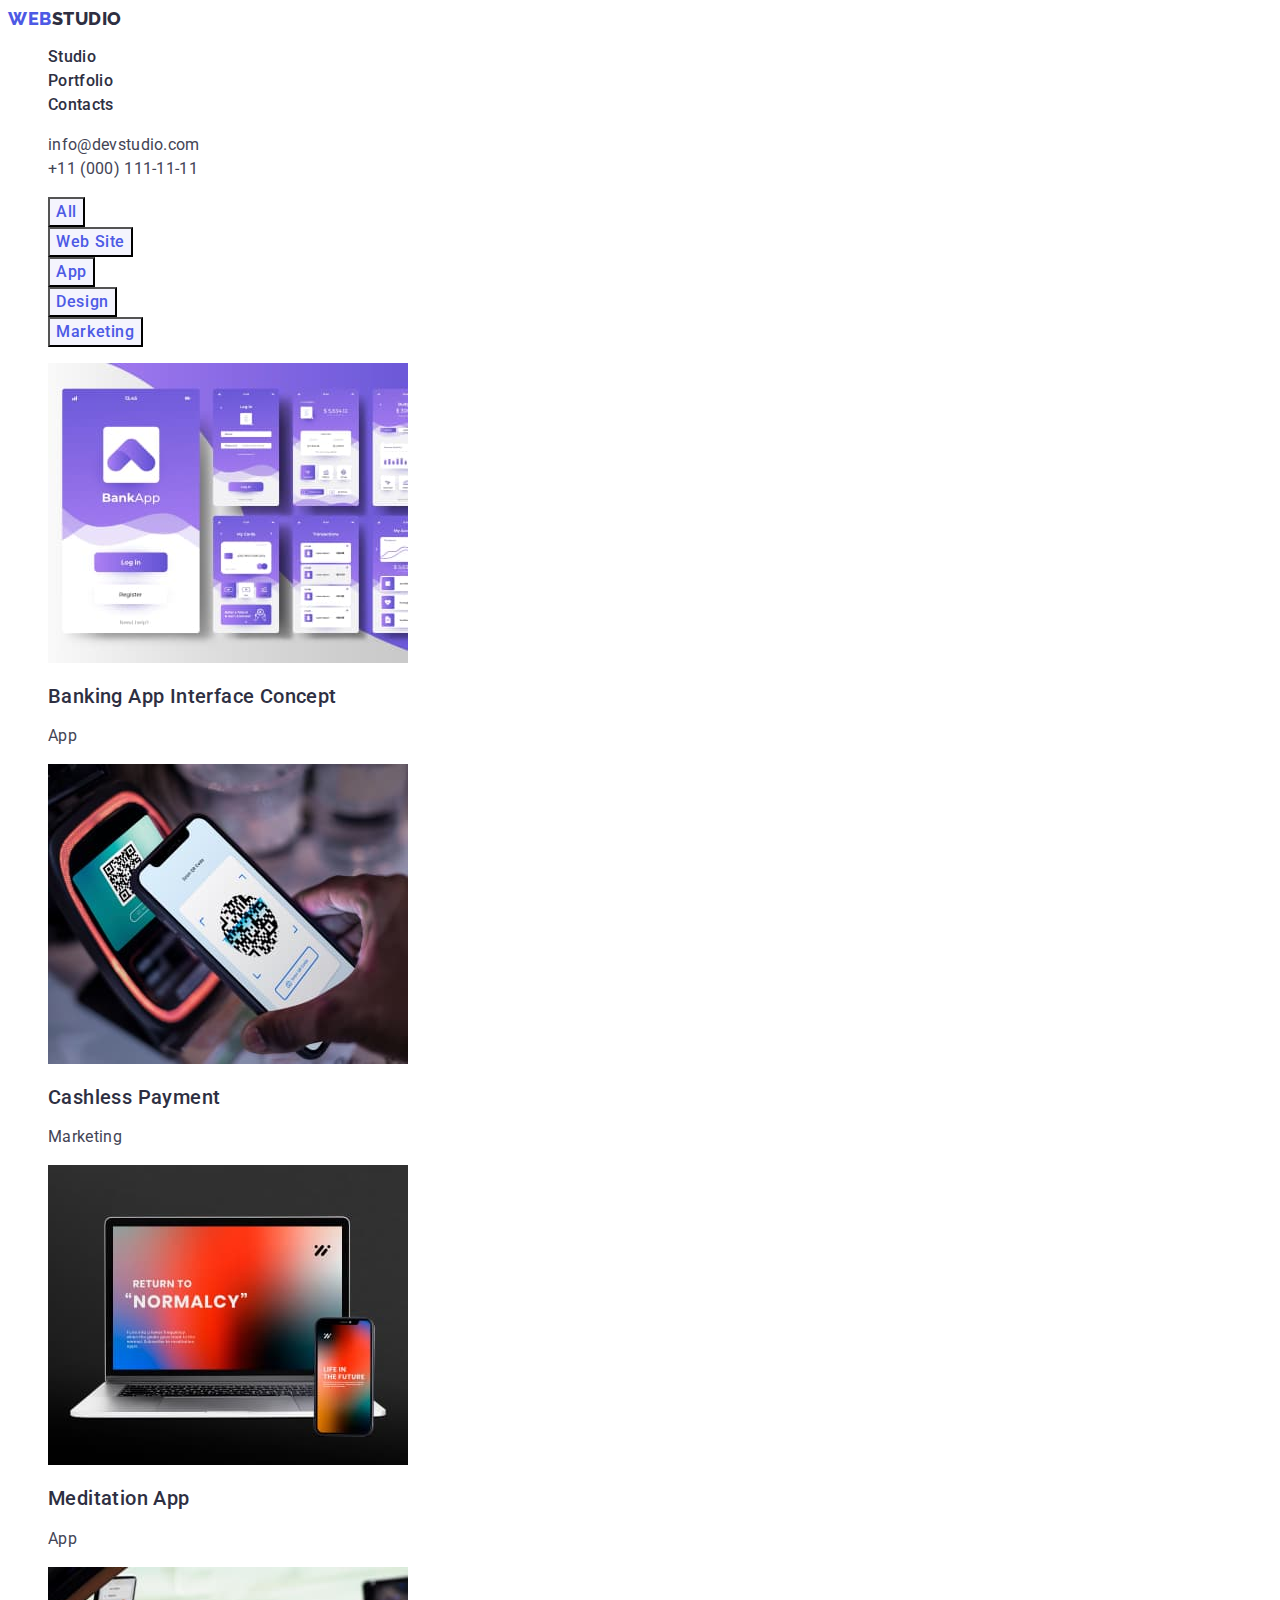
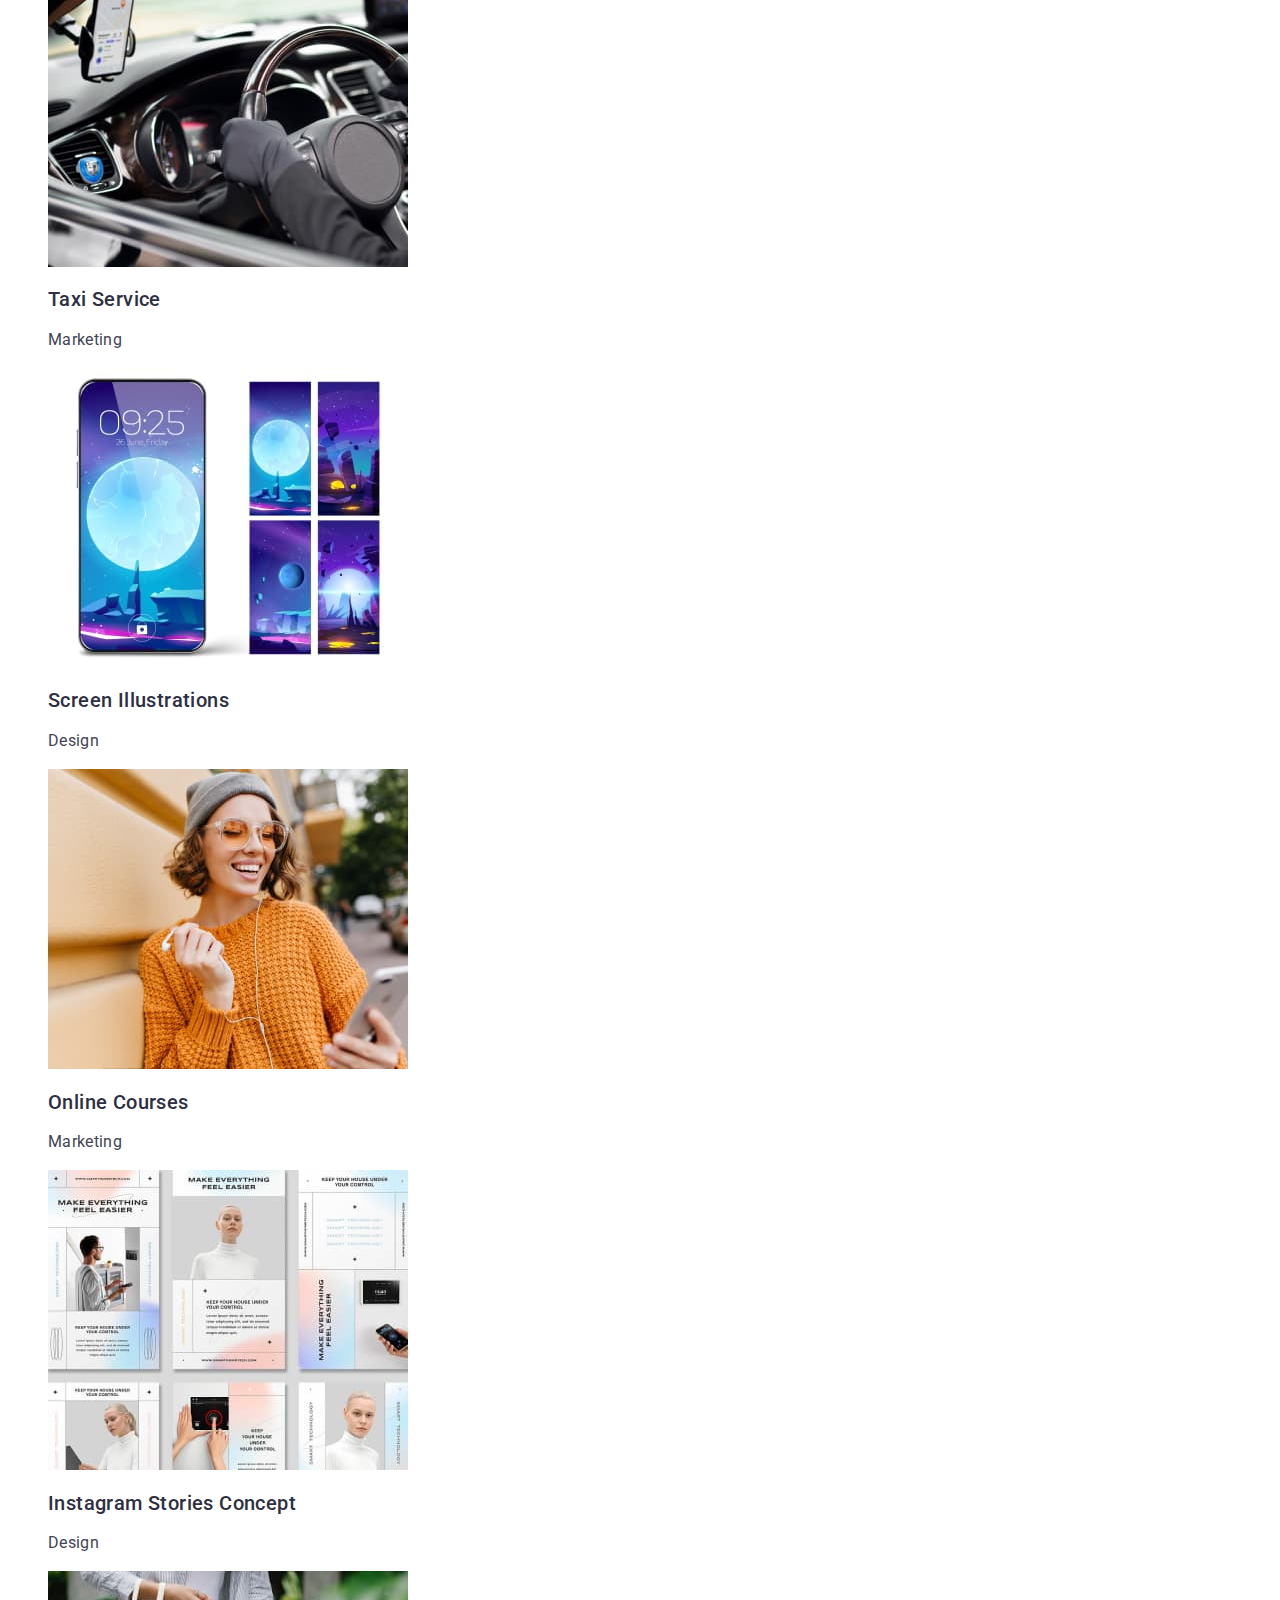
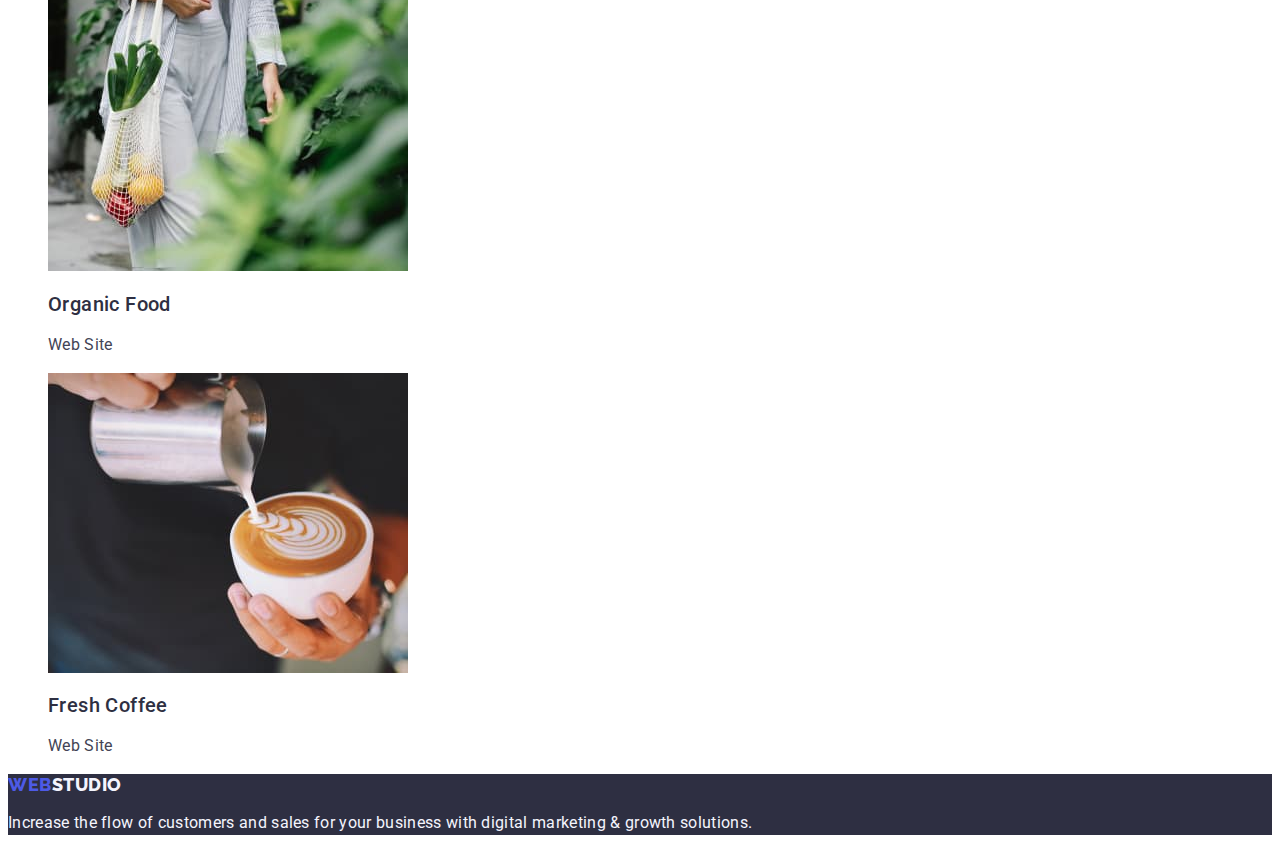
==== portfolio.html @ 83c0170c "Initial commit" ====
<!DOCTYPE html>
<html lang="en">
  <head>
    <meta charset="UTF-8" />
    <meta name="viewport" content="width=device-width, initial-scale=1.0" />
    <title>Document</title>
    <link rel="preconnect" href="https://fonts.googleapis.com" />
    <link rel="preconnect" href="https://fonts.gstatic.com" crossorigin />
    <link
      href="https://fonts.googleapis.com/css2?family=Raleway:wght@800&family=Roboto:wght@400;500;700;900&display=swap"
      rel="stylesheet"
    />
    <link rel="stylesheet" href="./css/styles.css" />
  </head>
  <body>
    <!-- Header -->
    <header class="header">
      <nav class="page-nav">
        <a class="link logo" href="./index.html"
          >Web<span class="decor">Studio</span></a
        >
        <ul class="menu list">
          <li class="menu-item">
            <a class="menu-link link" href="./index.html">Studio</a>
          </li>
          <li class="menu-item">
            <a class="menu-link link" href="./portfolio.html">Portfolio</a>
          </li>
          <li class="menu-item">
            <a class="menu-link link" href="">Contacts</a>
          </li>
        </ul>
      </nav>
      <address class="contacts">
        <ul class="contacts list">
          <li class="contacts-item">
            <a class="contacts-link link" href="mailto:info@devstudio.com"
              >info@devstudio.com</a
            >
          </li>
          <li class="contacts-item">
            <a class="contacts-link link" href="tel:+110001111111"
              >+11 (000) 111-11-11</a
            >
          </li>
        </ul>
      </address>
    </header>

    <main>
      <section class="portfolio">
        <h1 hidden>Portfolio</h1>
        <ul class="list">
          <li>
            <button class="button" type="button">All</button>
          </li>
          <li>
            <button class="button" type="button">Web Site</button>
          </li>
          <li>
            <button class="button" type="button">App</button>
          </li>
          <li>
            <button class="button" type="button">Design</button>
          </li>
          <li>
            <button class="button" type="button">Marketing</button>
          </li>
        </ul>
        <ul class="list">
          <li>
            <a class="link" href="">
              <img
                src="./images/portfolio/bank-app.jpg"
                alt="Banking App Interface"
                width="360"
                height="300"
              />
              <h2 class="title">Banking App Interface Concept</h2>
              <p class="subtitle">App</p>
            </a>
          </li>
          <li>
            <a class="link" href="">
              <img
                src="./images/portfolio/phone.jpg"
                alt="Cashless Payment"
                width="360"
                height="300"
              />
              <h2 class="title">Cashless Payment</h2>
              <p class="subtitle">Marketing</p>
            </a>
          </li>
          <li>
            <a class="link" href="">
              <img
                src="./images/portfolio/laptop-phone.jpg"
                alt=">Meditation App"
                width="360"
                height="300"
              />
              <h2 class="title">Meditation App</h2>
              <p class="subtitle">App</p>
            </a>
          </li>
          <li>
            <a class="link" href="">
              <img
                src="./images/portfolio/car.jpg"
                alt="Taxi Service"
                width="360"
                height="300"
              />
              <h2 class="title">Taxi Service</h2>
              <p class="subtitle">Marketing</p>
            </a>
          </li>
          <li>
            <a class="link" href="">
              <img
                src="./images/portfolio/phone-screen.jpg"
                alt="Screen Illustrations"
                width="360"
                height="300"
              />
              <h2 class="title">Screen Illustrations</h2>
              <p class="subtitle">Design</p>
            </a>
          </li>
          <li>
            <a class="link" href="">
              <img
                src="./images/portfolio/girl.jpg"
                alt="Online Courses"
                width="360"
                height="300"
              />
              <h2 class="title">Online Courses</h2>
              <p class="subtitle">Marketing</p>
            </a>
          </li>
          <li>
            <a class="link" href="">
              <img
                src="./images/portfolio/everything.jpg"
                alt="Instagram Stories"
                width="360"
                height="300"
              />
              <h2 class="title">Instagram Stories Concept</h2>
              <p class="subtitle">Design</p>
            </a>
          </li>
          <li>
            <a class="link" href="">
              <img
                src="./images/portfolio/organic-food.jpg"
                alt="Organic Food"
                width="360"
                height="300"
              />
              <h2 class="title">Organic Food</h2>
              <p class="subtitle">Web Site</p>
            </a>
          </li>
          <li>
            <a class="link" href="">
              <img
                src="./images/portfolio/coffee.jpg"
                alt="coffee"
                width="360"
                height="300"
              />
              <h2 class="title">Fresh Coffee</h2>
              <p class="subtitle">Web Site</p>
            </a>
          </li>
        </ul>
      </section>
      <!--  -->
    </main>

    <!-- Footer -->

    <footer class="footer">
      <a class="link logo logo-footer" href="./index.html"
        >Web<span class="decor">Studio</span></a
      >
      <p class="footer-description subtitle">
        Increase the flow of customers and sales for your business with digital
        marketing & growth solutions.
      </p>
    </footer>
  </body>
</html>
---- css/styles.css ----
:root {
    --iris: #4D5AE5;
    --ocean: #404BBF;
    --navy-blue: #2E2F42;
    --slate: #434455;
    --white: #FFFFFF;
    --cloud: #F4F4FD;


}

.list {
    list-style: none;
}

.link {
    text-decoration: none;
}

body {
    font-family: 'Roboto', sans-serif;
    color: var(--slate);
    background-color: var(--white)
}

/* =====================  Common components  ================ */

.button {
    font-family: inherit;
    font-style: normal;
    font-weight: 500;
    font-size: 16px;
    line-height: 1.5;
    letter-spacing: 0.04em;
    color: var(--iris);
    background-color: var(--cloud);
    cursor: pointer;
}

.button:hover,
.button:focus {
    background-color: var(--ocean);
    color: var(--white);
}

.title {
    font-weight: 500;
    font-size: 20px;
    line-height: 1.2;
    letter-spacing: 0.02em;
    color: var(--navy-blue);
}

.subtitle,
.description {
    font-size: 16px;
    line-height: 1.5;
    letter-spacing: 0.02em;
    color: var(--slate)
}

.section-title {
    font-weight: 700;
    font-size: 36px;
    line-height: 1.11;
    letter-spacing: 0.02em;
    text-align: center;
    text-transform: capitalize;
    color: var(--navy-blue);

}

/* ======================  Header ===========================*/

.logo {
    font-family: 'Raleway', sans-serif;
    font-weight: 800;
    font-size: 18px;
    line-height: 1.17;
    letter-spacing: 0.03em;
    text-transform: uppercase;
    color: var(--iris)
}

.decor {
    color: var(--navy-blue);
}

.menu-link {
    font-style: normal;
    font-weight: 500;
    font-size: 16px;
    line-height: 1.5;
    letter-spacing: 0.02em;
    color: var(--navy-blue);
}

.menu-link:hover,
.menu-link:focus {
    color: var(--ocean)
}


.contacts {
    font-style: normal;
}

.contacts-link {
    font-size: 16px;
    line-height: 1.5;
    letter-spacing: 0.02em;
    color: var(--slate);
}

.contacts-link:hover,
.contacts-link:focus {
    color: var(--ocean)
}

/* ======================  Hero ===================== */
.hero {
    background-color: var(--navy-blue);
}

.hero-title {
    font-weight: 700;
    font-size: 56px;
    line-height: 1.07;
    letter-spacing: 0.02em;
    text-align: center;
    color: var(--white);
}

.hero-button {
    background-color: var(--iris);
    color: var(--white);
}


/* =======================  Advantages  ===================== */

/* ======================  Team  =========================== */
.team {
    background-color: var(--cloud);
}

.team-item {
    background-color: var(--white);
}

/* =======================  Work  ========================== */

/* ======================  Footer  ============================= */
.footer {
    background-color: var(--navy-blue);
}

.footer-description {
    color: var(--cloud);
}

.logo-footer .decor {
    color: var(--cloud);
}

/* ======================= Portfolio ========================== */
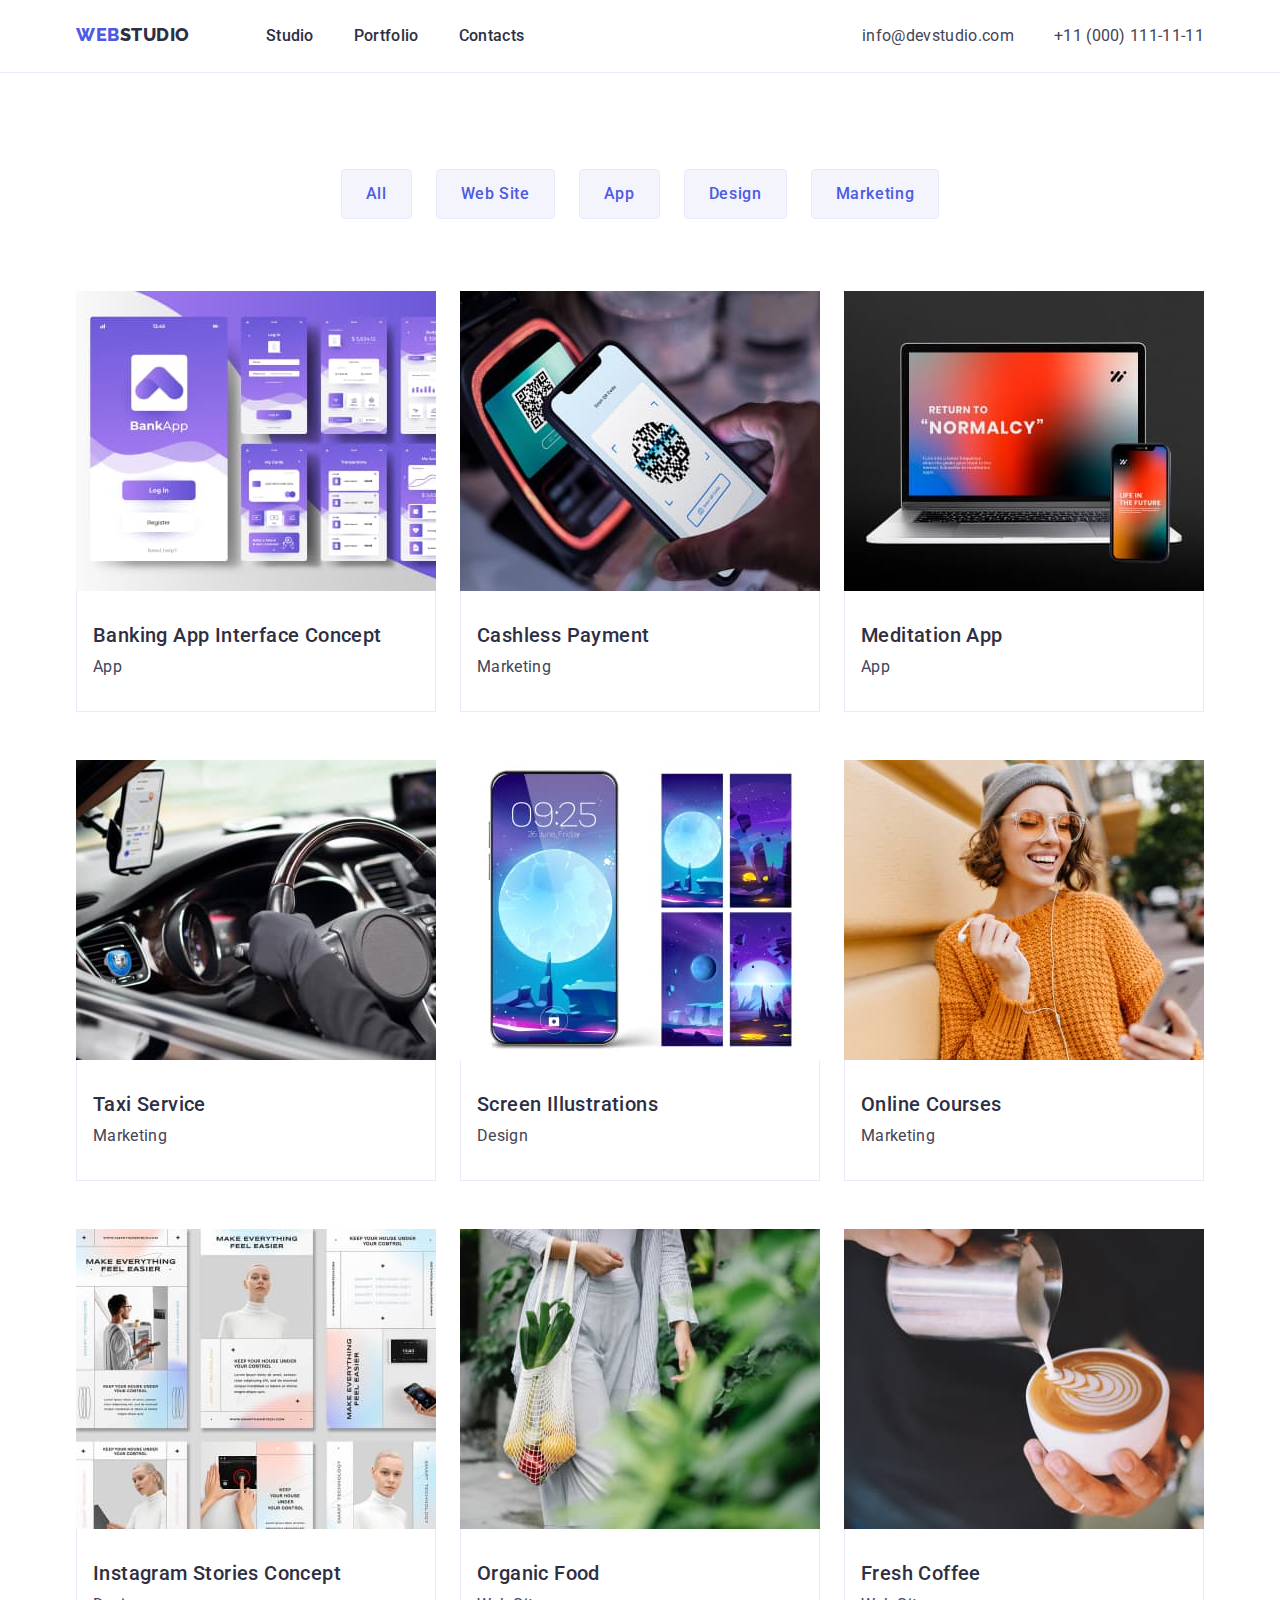
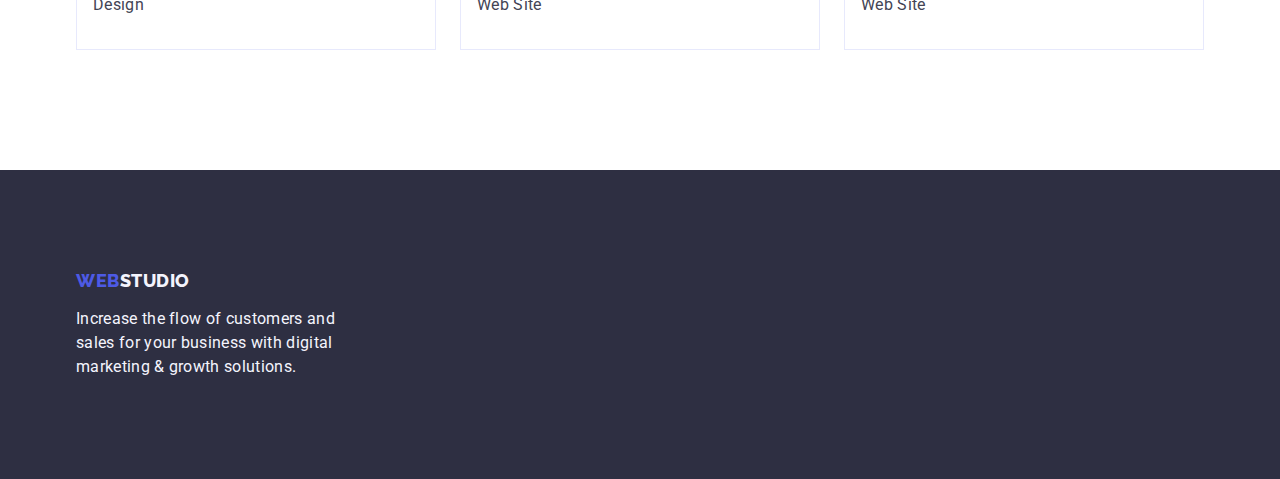
==== commit 64564d68: "added geometry" ====
--- a/portfolio.html
+++ b/portfolio.html
@@ -10,187 +10,226 @@
       href="https://fonts.googleapis.com/css2?family=Raleway:wght@800&family=Roboto:wght@400;500;700;900&display=swap"
       rel="stylesheet"
     />
+    <link
+      rel="stylesheet"
+      href="https://cdn.jsdelivr.net/npm/modern-normalize@2.0.0/modern-normalize.min.css"
+    />
     <link rel="stylesheet" href="./css/styles.css" />
   </head>
   <body>
-    <!-- Header -->
+    <!-- Start  Header -->
+
     <header class="header">
-      <nav class="page-nav">
-        <a class="link logo" href="./index.html"
-          >Web<span class="decor">Studio</span></a
-        >
-        <ul class="menu list">
-          <li class="menu-item">
-            <a class="menu-link link" href="./index.html">Studio</a>
-          </li>
-          <li class="menu-item">
-            <a class="menu-link link" href="./portfolio.html">Portfolio</a>
-          </li>
-          <li class="menu-item">
-            <a class="menu-link link" href="">Contacts</a>
-          </li>
-        </ul>
-      </nav>
-      <address class="contacts">
-        <ul class="contacts list">
-          <li class="contacts-item">
-            <a class="contacts-link link" href="mailto:info@devstudio.com"
-              >info@devstudio.com</a
-            >
-          </li>
-          <li class="contacts-item">
-            <a class="contacts-link link" href="tel:+110001111111"
-              >+11 (000) 111-11-11</a
-            >
-          </li>
-        </ul>
-      </address>
+      <div class="container flex-container">
+        <nav class="page-nav">
+          <a class="link logo" href="./index.html"
+            >Web<span class="decor">Studio</span></a
+          >
+          <ul class="menu list">
+            <li class="menu-item">
+              <a class="menu-link link" href="./index.html">Studio</a>
+            </li>
+            <li class="menu-item">
+              <a class="menu-link link" href="./portfolio.html">Portfolio</a>
+            </li>
+            <li class="menu-item">
+              <a class="menu-link link" href="">Contacts</a>
+            </li>
+          </ul>
+        </nav>
+        <address class="contacts">
+          <ul class="contacts list">
+            <li class="contacts-item">
+              <a class="contacts-link link" href="mailto:info@devstudio.com"
+                >info@devstudio.com</a
+              >
+            </li>
+            <li class="contacts-item">
+              <a class="contacts-link link" href="tel:+110001111111"
+                >+11 (000) 111-11-11</a
+              >
+            </li>
+          </ul>
+        </address>
+      </div>
     </header>
 
+    <!-- End  Header -->
+
     <main>
-      <section class="portfolio">
-        <h1 hidden>Portfolio</h1>
-        <ul class="list">
-          <li>
-            <button class="button" type="button">All</button>
-          </li>
-          <li>
-            <button class="button" type="button">Web Site</button>
-          </li>
-          <li>
-            <button class="button" type="button">App</button>
-          </li>
-          <li>
-            <button class="button" type="button">Design</button>
-          </li>
-          <li>
-            <button class="button" type="button">Marketing</button>
-          </li>
-        </ul>
-        <ul class="list">
-          <li>
-            <a class="link" href="">
-              <img
-                src="./images/portfolio/bank-app.jpg"
-                alt="Banking App Interface"
-                width="360"
-                height="300"
-              />
-              <h2 class="title">Banking App Interface Concept</h2>
-              <p class="subtitle">App</p>
-            </a>
-          </li>
-          <li>
-            <a class="link" href="">
-              <img
-                src="./images/portfolio/phone.jpg"
-                alt="Cashless Payment"
-                width="360"
-                height="300"
-              />
-              <h2 class="title">Cashless Payment</h2>
-              <p class="subtitle">Marketing</p>
-            </a>
-          </li>
-          <li>
-            <a class="link" href="">
-              <img
-                src="./images/portfolio/laptop-phone.jpg"
-                alt=">Meditation App"
-                width="360"
-                height="300"
-              />
-              <h2 class="title">Meditation App</h2>
-              <p class="subtitle">App</p>
-            </a>
-          </li>
-          <li>
-            <a class="link" href="">
-              <img
-                src="./images/portfolio/car.jpg"
-                alt="Taxi Service"
-                width="360"
-                height="300"
-              />
-              <h2 class="title">Taxi Service</h2>
-              <p class="subtitle">Marketing</p>
-            </a>
-          </li>
-          <li>
-            <a class="link" href="">
-              <img
-                src="./images/portfolio/phone-screen.jpg"
-                alt="Screen Illustrations"
-                width="360"
-                height="300"
-              />
-              <h2 class="title">Screen Illustrations</h2>
-              <p class="subtitle">Design</p>
-            </a>
-          </li>
-          <li>
-            <a class="link" href="">
-              <img
-                src="./images/portfolio/girl.jpg"
-                alt="Online Courses"
-                width="360"
-                height="300"
-              />
-              <h2 class="title">Online Courses</h2>
-              <p class="subtitle">Marketing</p>
-            </a>
-          </li>
-          <li>
-            <a class="link" href="">
-              <img
-                src="./images/portfolio/everything.jpg"
-                alt="Instagram Stories"
-                width="360"
-                height="300"
-              />
-              <h2 class="title">Instagram Stories Concept</h2>
-              <p class="subtitle">Design</p>
-            </a>
-          </li>
-          <li>
-            <a class="link" href="">
-              <img
-                src="./images/portfolio/organic-food.jpg"
-                alt="Organic Food"
-                width="360"
-                height="300"
-              />
-              <h2 class="title">Organic Food</h2>
-              <p class="subtitle">Web Site</p>
-            </a>
-          </li>
-          <li>
-            <a class="link" href="">
-              <img
-                src="./images/portfolio/coffee.jpg"
-                alt="coffee"
-                width="360"
-                height="300"
-              />
-              <h2 class="title">Fresh Coffee</h2>
-              <p class="subtitle">Web Site</p>
-            </a>
-          </li>
-        </ul>
+      <!-- Start Portfolio -->
+
+      <section class="portfolio section">
+        <div class="container">
+          <h1 hidden>Portfolio</h1>
+          <ul class="portfolio-filter list">
+            <li>
+              <button class="button" type="button">All</button>
+            </li>
+            <li>
+              <button class="button" type="button">Web Site</button>
+            </li>
+            <li>
+              <button class="button" type="button">App</button>
+            </li>
+            <li>
+              <button class="button" type="button">Design</button>
+            </li>
+            <li>
+              <button class="button" type="button">Marketing</button>
+            </li>
+          </ul>
+          <ul class="portfolio-list list">
+            <li class="portfolio-item">
+              <a class="link" href="">
+                <img
+                  src="./images/portfolio/bank-app.jpg"
+                  alt="Banking App Interface"
+                  width="360"
+                  height="300"
+                />
+                <div class="portfolio-item-content">
+                  <h2 class="title">Banking App Interface Concept</h2>
+                  <p class="subtitle">App</p>
+                </div>
+              </a>
+            </li>
+            <li class="portfolio-item">
+              <a class="link" href="">
+                <img
+                  src="./images/portfolio/phone.jpg"
+                  alt="Cashless Payment"
+                  width="360"
+                  height="300"
+                />
+                <div class="portfolio-item-content">
+                  <h2 class="title">Cashless Payment</h2>
+                  <p class="subtitle">Marketing</p>
+                </div>
+              </a>
+            </li>
+            <li class="portfolio-item">
+              <a class="link" href="">
+                <img
+                  src="./images/portfolio/laptop-phone.jpg"
+                  alt=">Meditation App"
+                  width="360"
+                  height="300"
+                />
+                <div class="portfolio-item-content">
+                  <h2 class="title">Meditation App</h2>
+                  <p class="subtitle">App</p>
+                </div>
+              </a>
+            </li>
+            <li class="portfolio-item">
+              <a class="link" href="">
+                <img
+                  src="./images/portfolio/car.jpg"
+                  alt="Taxi Service"
+                  width="360"
+                  height="300"
+                />
+                <div class="portfolio-item-content">
+                  <h2 class="title">Taxi Service</h2>
+                  <p class="subtitle">Marketing</p>
+                </div>
+              </a>
+            </li>
+            <li class="portfolio-item">
+              <a class="link" href="">
+                <img
+                  src="./images/portfolio/phone-screen.jpg"
+                  alt="Screen Illustrations"
+                  width="360"
+                  height="300"
+                />
+                <div class="portfolio-item-content">
+                  <h2 class="title">Screen Illustrations</h2>
+                  <p class="subtitle">Design</p>
+                </div>
+              </a>
+            </li>
+
+            <li class="portfolio-item">
+              <a class="link" href="">
+                <img
+                  src="./images/portfolio/girl.jpg"
+                  alt="Online Courses"
+                  width="360"
+                  height="300"
+                />
+                <div class="portfolio-item-content">
+                  <h2 class="title">Online Courses</h2>
+                  <p class="subtitle">Marketing</p>
+                </div>
+              </a>
+            </li>
+            <li class="portfolio-item">
+              <a class="link" href="">
+                <img
+                  src="./images/portfolio/everything.jpg"
+                  alt="Instagram Stories"
+                  width="360"
+                  height="300"
+                />
+                <div class="portfolio-item-content">
+                  <h2 class="title">Instagram Stories Concept</h2>
+                  <p class="subtitle">Design</p>
+                </div>
+              </a>
+            </li>
+            <li class="portfolio-item">
+              <a class="link" href="">
+                <img
+                  src="./images/portfolio/organic-food.jpg"
+                  alt="Organic Food"
+                  width="360"
+                  height="300"
+                />
+                <div class="portfolio-item-content">
+                  <h2 class="title">Organic Food</h2>
+                  <p class="subtitle">Web Site</p>
+                </div>
+              </a>
+            </li>
+            <li class="portfolio-item">
+              <a class="link" href="">
+                <img
+                  src="./images/portfolio/coffee.jpg"
+                  alt="coffee"
+                  width="360"
+                  height="300"
+                />
+                <div class="portfolio-item-content">
+                  <h2 class="title">Fresh Coffee</h2>
+                  <p class="subtitle">Web Site</p>
+                </div>
+              </a>
+            </li>
+          </ul>
+        </div>
       </section>
-      <!--  -->
+
+      <!-- End Portfolio -->
     </main>
 
-    <!-- Footer -->
+    <!-- Start Footer -->
 
     <footer class="footer">
-      <a class="link logo logo-footer" href="./index.html"
-        >Web<span class="decor">Studio</span></a
-      >
-      <p class="footer-description subtitle">
-        Increase the flow of customers and sales for your business with digital
-        marketing & growth solutions.
-      </p>
+      <div class="container">
+        <div class="footer-content">
+          <a class="link logo logo-footer" href="./index.html"
+            >Web<span class="decor">Studio</span>
+          </a>
+          <p class="footer-description description">
+            Increase the flow of customers and sales for your business with
+            digital marketing & growth solutions.
+          </p>
+        </div>
+      </div>
     </footer>
+
+    <!-- End Footer -->
   </body>
 </html>
--- a/css/styles.css
+++ b/css/styles.css
@@ -5,8 +5,22 @@
     --slate: #434455;
     --white: #FFFFFF;
     --cloud: #F4F4FD;
-
-
+    --cornflower: #E7E9FC
+}
+
+h1, h2, h3, h4, h5, h6, p {
+    margin-top: 0;
+    margin-bottom: 0;
+}
+
+ul {
+    margin-top: 0;
+    margin-bottom: 0;
+    padding-left: 0;
+}
+
+img {
+    display: block;
 }
 
 .list {
@@ -23,7 +37,19 @@
     background-color: var(--white)
 }
 
-/* =====================  Common components  ================ */
+/* ===================== Start Common components  ============ */
+.container {
+    width: 1158px;
+    padding-left: 15px;
+    padding-right: 15px;
+    margin-left: auto;
+    margin-right: auto;
+}
+
+.section {
+    padding-top: 120px;
+    padding-bottom: 120px;
+}
 
 .button {
     font-family: inherit;
@@ -35,6 +61,7 @@
     color: var(--iris);
     background-color: var(--cloud);
     cursor: pointer;
+    border-radius: 4px;
 }
 
 .button:hover,
@@ -49,6 +76,8 @@
     line-height: 1.2;
     letter-spacing: 0.02em;
     color: var(--navy-blue);
+
+    margin-bottom: 8px;
 }
 
 .subtitle,
@@ -68,9 +97,24 @@
     text-transform: capitalize;
     color: var(--navy-blue);
 
-}
-
-/* ======================  Header ===========================*/
+    margin-bottom: 72px;
+
+}
+
+/* ===================== End Common components  ============= */
+
+/* ====================== Start Header =======================*/
+.header {
+    padding-top: 24px;
+    padding-bottom: 24px;
+    border-bottom: 1px solid var(--cornflower);
+}
+
+.flex-container {
+    display: flex;
+    justify-content: space-between;
+    align-items: center;
+}
 
 .logo {
     font-family: 'Raleway', sans-serif;
@@ -79,11 +123,26 @@
     line-height: 1.17;
     letter-spacing: 0.03em;
     text-transform: uppercase;
-    color: var(--iris)
+    color: var(--iris);
+
+    margin-right: 76px;
 }
 
 .decor {
     color: var(--navy-blue);
+}
+
+.page-nav {
+    display: flex;
+}
+
+.menu {
+    display: flex;
+
+}
+
+.menu-item:not(:last-child) {
+    margin-right: 40px;
 }
 
 .menu-link {
@@ -97,12 +156,18 @@
 
 .menu-link:hover,
 .menu-link:focus {
-    color: var(--ocean)
+    color: var(--ocean);
 }
 
 
 .contacts {
     font-style: normal;
+
+    display: flex;
+}
+
+.contacts-item:not(:last-child) {
+    margin-right: 40px;
 }
 
 .contacts-link {
@@ -114,53 +179,162 @@
 
 .contacts-link:hover,
 .contacts-link:focus {
-    color: var(--ocean)
-}
-
-/* ======================  Hero ===================== */
+    color: var(--ocean);
+}
+
+/* ====================== End Header =======================*/
+
+/* ====================== Start Hero ===================== */
 .hero {
     background-color: var(--navy-blue);
+    text-align: center;
 }
 
 .hero-title {
+    width: 496px;
+    margin-left: auto;
+    margin-right: auto;
+    margin-bottom: 48px;
+
     font-weight: 700;
     font-size: 56px;
     line-height: 1.07;
     letter-spacing: 0.02em;
-    text-align: center;
     color: var(--white);
 }
 
 .hero-button {
     background-color: var(--iris);
     color: var(--white);
-}
-
-
-/* =======================  Advantages  ===================== */
-
-/* ======================  Team  =========================== */
+
+    padding: 16px 32px;
+
+}
+
+/* ====================== End Hero ===================== */
+
+
+/* =====================  Start Advantages  ================= */
+.advantages-list {
+    display: flex;
+    flex-wrap: wrap;
+    gap: 24px;
+}
+
+.advantages-item {
+    width: calc((100% - 72px)/4);
+}
+
+/* =======================  End Advantages  ================= */
+.advantages {
+    padding-bottom: 60px;
+}
+
+
+/* ======================= Start Work  ======================= */
+.work {
+    padding-top: 60px;
+}
+
+.work-list {
+    display: flex;
+    flex-wrap: wrap;
+    gap: 24px
+}
+
+.work-item {
+    width: calc((100% - 48px)/3);
+}
+
+
+/* ======================= End  Work  ======================= */
+
+/* ====================== Start Team  ======================== */
 .team {
     background-color: var(--cloud);
 }
 
+.team-list {
+    display: flex;
+    flex-wrap: wrap;
+    gap: 24px
+}
+
 .team-item {
     background-color: var(--white);
-}
-
-/* =======================  Work  ========================== */
-
-/* ======================  Footer  ============================= */
+    border-radius: 0px 0px 4px 4px;
+    width: calc((100% - 72px)/4);
+}
+
+.team-content {
+    padding: 32px 16px;
+    text-align: center;
+}
+
+/* ====================== End Team  =========================== */
+
+/* ====================== Start Footer  ====================== */
 .footer {
     background-color: var(--navy-blue);
+    padding-top: 100px;
+    padding-bottom: 100px;
+}
+
+.footer-content {
+    width: 264px;
 }
 
 .footer-description {
     color: var(--cloud);
 }
 
+.logo-footer {
+    display: inline-flex;
+    margin-bottom: 16px;
+    margin-right: 0;
+}
+
 .logo-footer .decor {
     color: var(--cloud);
 }
 
-/* ======================= Portfolio ========================== */+/* ====================== End Footer  ======================== */
+
+/* ======================= Start Portfolio =================== */
+
+.portfolio {
+    padding-top: 96px;
+}
+
+.portfolio-filter {
+    display: flex;
+    justify-content: center;
+    gap: 24px;
+    margin-bottom: 72px;
+}
+
+.portfolio-filter .button {
+    padding: 12px 24px;
+    border: 1px solid var(--cornflower)
+}
+
+.portfolio-list {
+    display: flex;
+    flex-wrap: wrap;
+    row-gap: 48px;
+    column-gap: 24px;
+}
+
+.portfolio-item {
+    width: calc((100% - 48px)/3);
+
+
+}
+
+.portfolio-item-content {
+    padding: 32px 16px;
+    border: 1px solid var(--cornflower);
+    border-top: 0;
+}
+
+/* ======================= End Portfolio ====================== */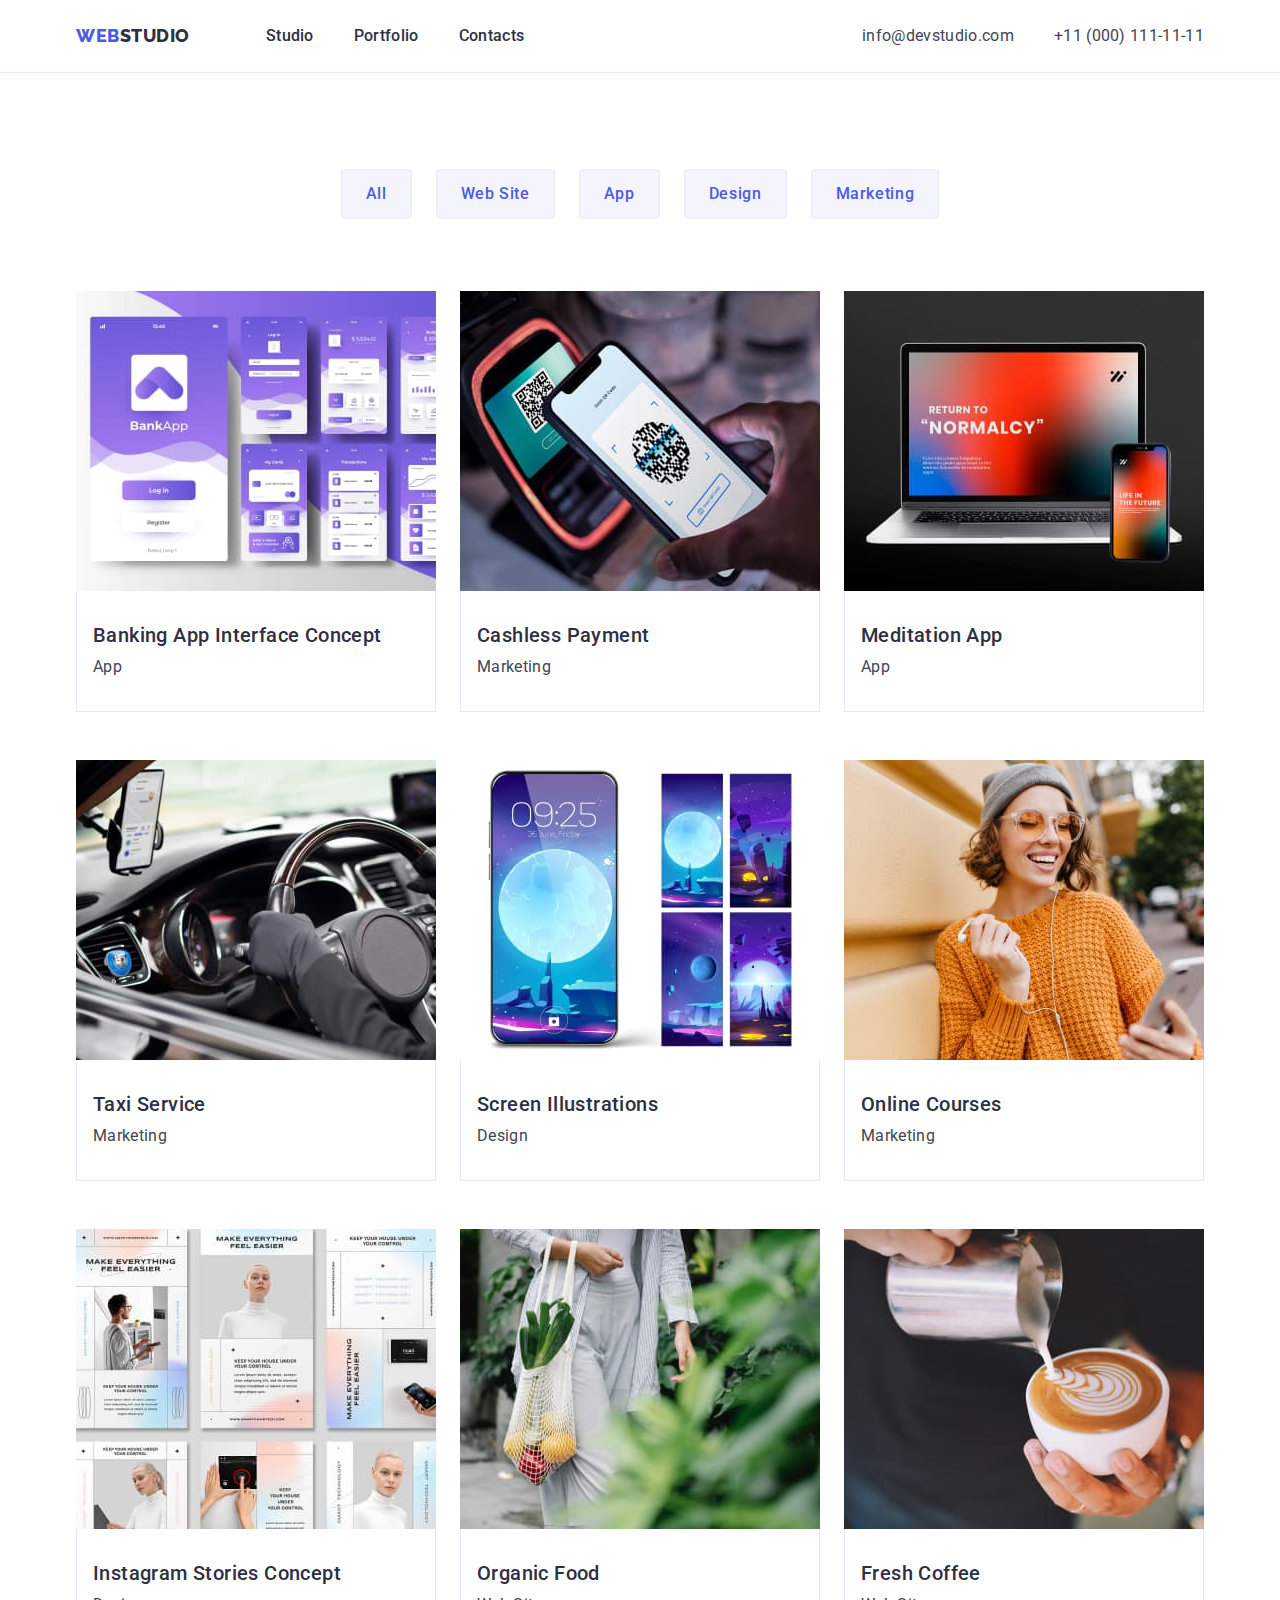
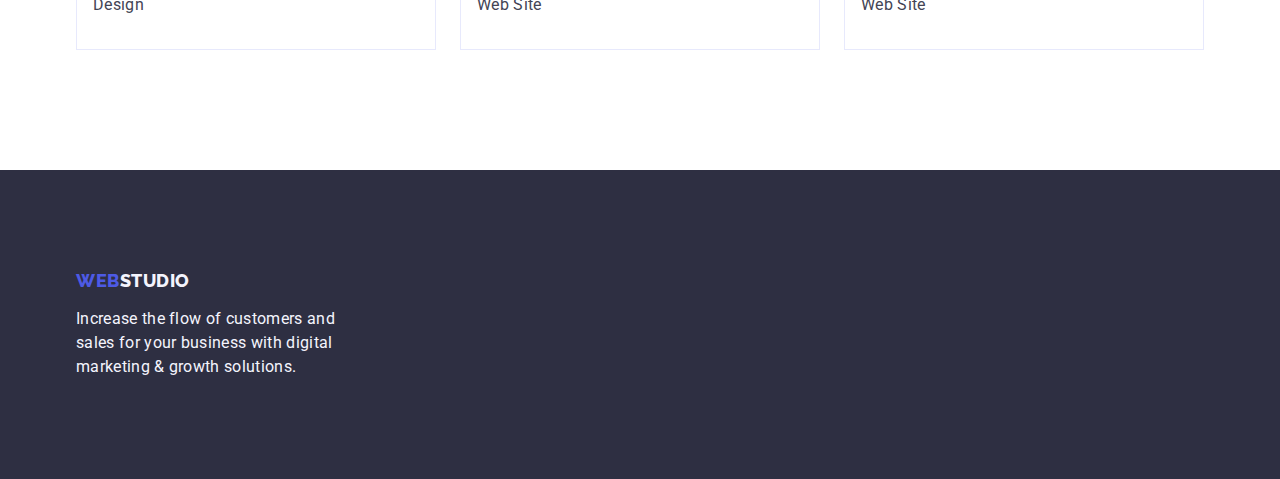
==== commit d2a68879: "some changes" ====
--- a/portfolio.html
+++ b/portfolio.html
@@ -61,7 +61,7 @@
 
       <section class="portfolio section">
         <div class="container">
-          <h1 hidden>Portfolio</h1>
+          <h1 class="hidden">Portfolio</h1>
           <ul class="portfolio-filter list">
             <li>
               <button class="button" type="button">All</button>
@@ -218,15 +218,13 @@
 
     <footer class="footer">
       <div class="container">
-        <div class="footer-content">
-          <a class="link logo logo-footer" href="./index.html"
-            >Web<span class="decor">Studio</span>
-          </a>
-          <p class="footer-description description">
-            Increase the flow of customers and sales for your business with
-            digital marketing & growth solutions.
-          </p>
-        </div>
+        <a class="link logo logo-footer" href="./index.html"
+          >Web<span class="decor">Studio</span>
+        </a>
+        <p class="footer-description description">
+          Increase the flow of customers and sales for your business with
+          digital marketing & growth solutions.
+        </p>
       </div>
     </footer>
 
--- a/css/styles.css
+++ b/css/styles.css
@@ -49,6 +49,17 @@
 .section {
     padding-top: 120px;
     padding-bottom: 120px;
+}
+
+.hidden {
+    position: absolute;
+    overflow: hidden;
+    clip: rect(0 0 0 0);
+    height: 1px;
+    width: 1px;
+    margin: -1px;
+    padding: 0;
+    border: 0;
 }
 
 .button {
@@ -62,12 +73,14 @@
     background-color: var(--cloud);
     cursor: pointer;
     border-radius: 4px;
+    border: none;
 }
 
 .button:hover,
 .button:focus {
     background-color: var(--ocean);
     color: var(--white);
+    border: 1px solid transparent;
 }
 
 .title {
@@ -134,6 +147,7 @@
 
 .page-nav {
     display: flex;
+    align-items: center;
 }
 
 .menu {
@@ -146,6 +160,8 @@
 }
 
 .menu-link {
+    padding-top: 24px;
+    padding-bottom: 24px;
     font-style: normal;
     font-weight: 500;
     font-size: 16px;
@@ -188,10 +204,11 @@
 .hero {
     background-color: var(--navy-blue);
     text-align: center;
+    padding: 188px 0;
 }
 
 .hero-title {
-    width: 496px;
+    max-width: 496px;
     margin-left: auto;
     margin-right: auto;
     margin-bottom: 48px;
@@ -206,7 +223,11 @@
 .hero-button {
     background-color: var(--iris);
     color: var(--white);
-
+    display: block;
+    min-width: 169px;
+    height: 56px;
+    margin-left: auto;
+    margin-right: auto;
     padding: 16px 32px;
 
 }
@@ -280,16 +301,13 @@
     padding-bottom: 100px;
 }
 
-.footer-content {
-    width: 264px;
-}
-
 .footer-description {
+    max-width: 264px;
     color: var(--cloud);
 }
 
 .logo-footer {
-    display: inline-flex;
+    display: inline-block;
     margin-bottom: 16px;
     margin-right: 0;
 }
